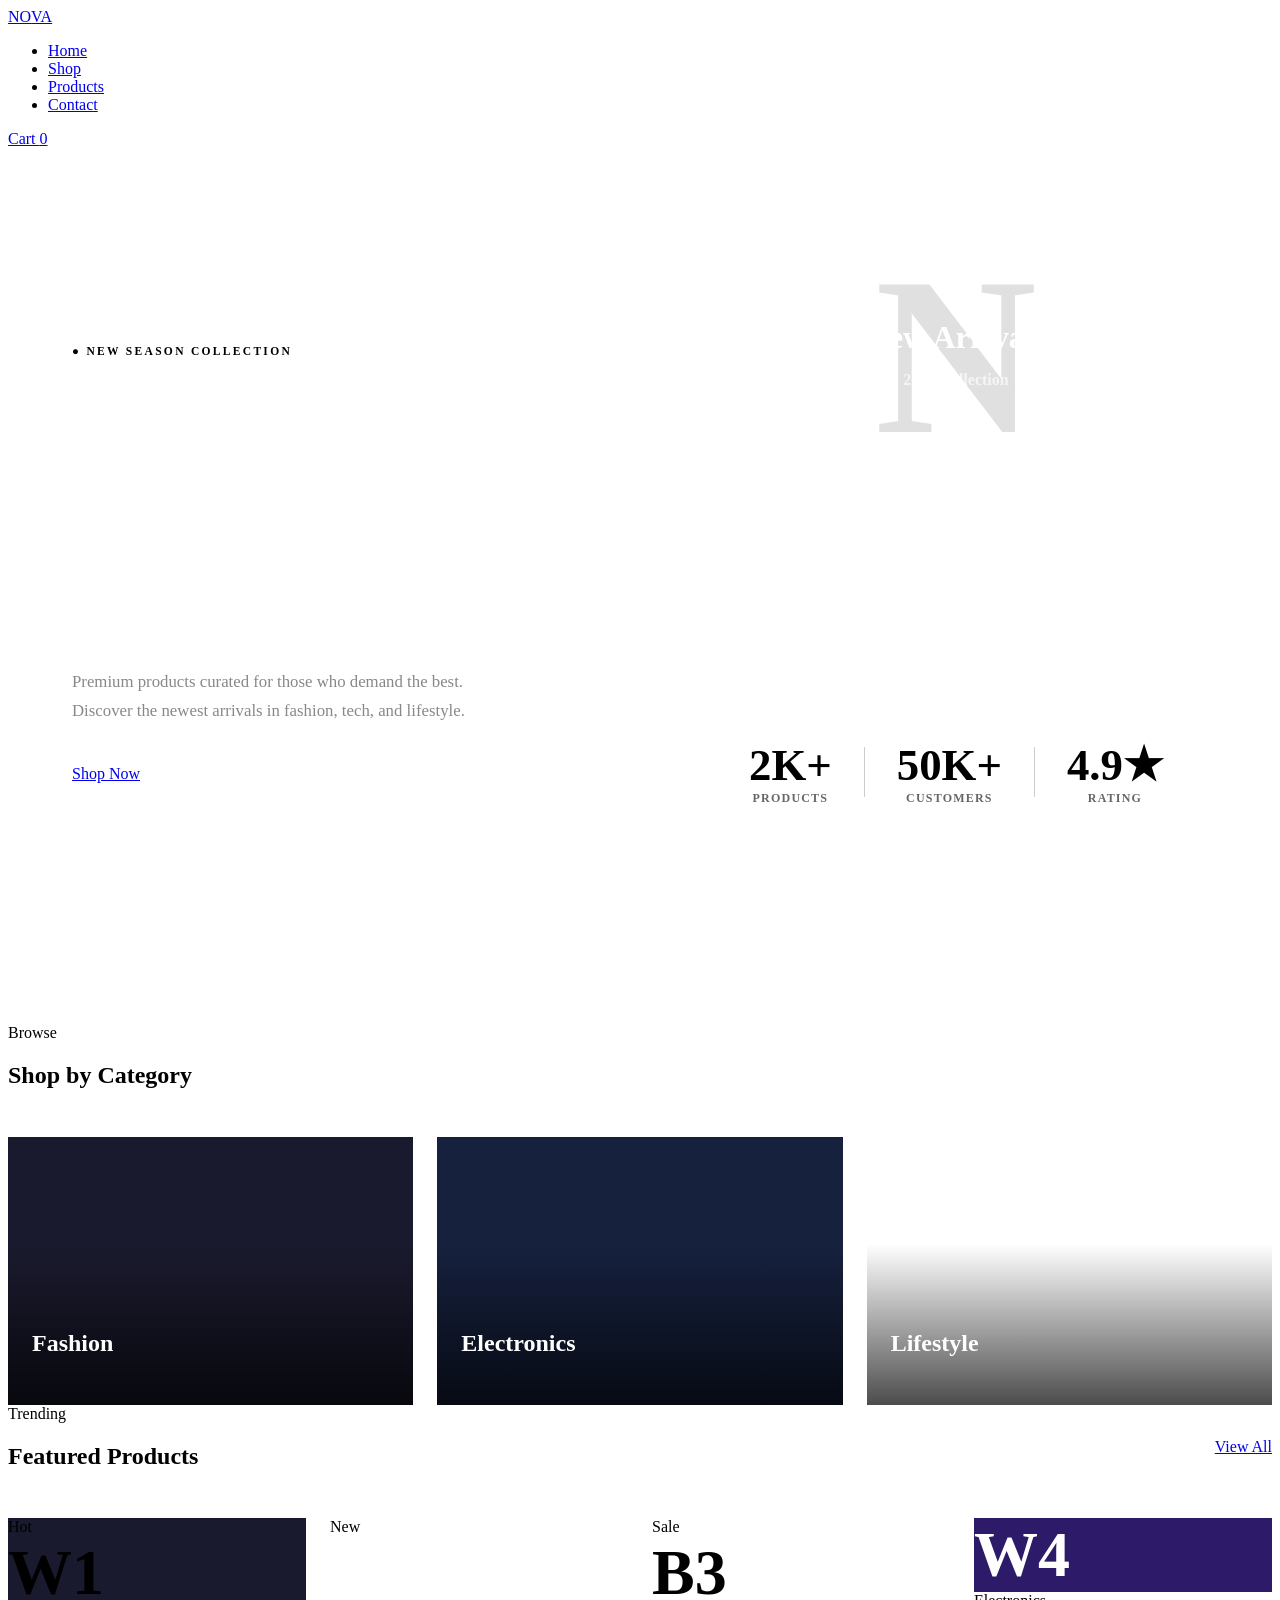
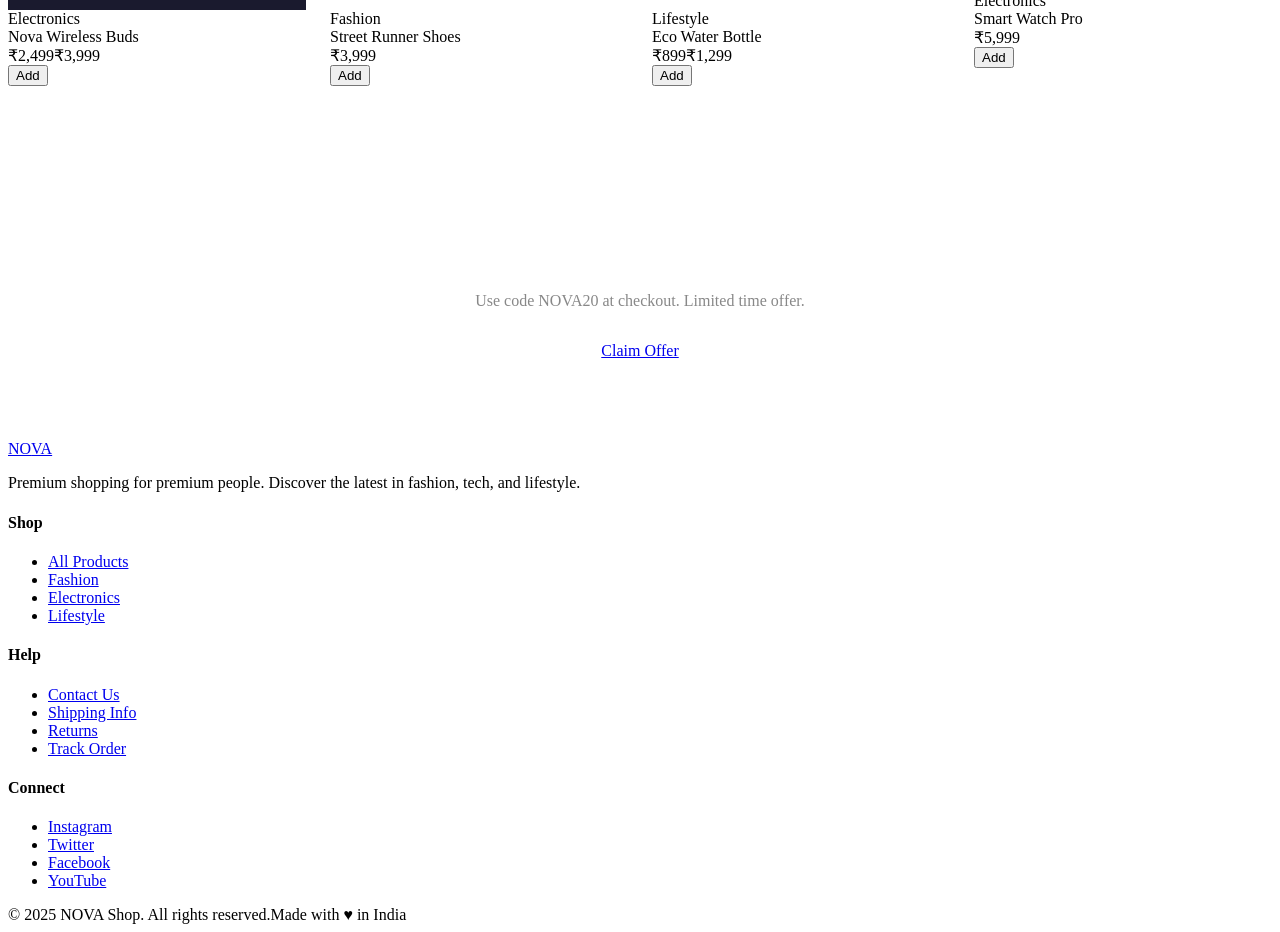
==== index.html @ a5aef0f5 "Create index.html" ====
<!DOCTYPE html>
<html lang="en">
<head>
<meta charset="UTF-8">
<meta name="viewport" content="width=device-width, initial-scale=1.0">
<title>NOVA Shop — Home</title>
<link rel="stylesheet" href="style.css">
<style>
  .hero { background: var(--black); min-height: calc(100vh - 68px); display: grid; grid-template-columns: 1fr 1fr; }
  .hero-left { padding: 6rem 4rem; display: flex; flex-direction: column; justify-content: center; }
  .hero-eyebrow { font-size: 0.72rem; font-weight: 600; letter-spacing: 0.2em; text-transform: uppercase; color: var(--accent); margin-bottom: 1.5rem; }
  .hero-title { font-family: var(--font-head); font-size: clamp(3.5rem, 5vw, 6rem); font-weight: 800; color: #fff; line-height: 1; margin-bottom: 1.5rem; }
  .hero-title span { color: var(--accent); }
  .hero-desc { color: #888; font-size: 1.05rem; line-height: 1.75; max-width: 420px; margin-bottom: 2.5rem; }
  .hero-btns { display: flex; gap: 1rem; flex-wrap: wrap; }
  .hero-right { display: grid; grid-template-rows: 1fr 1fr; }
  .hero-img-a { background: var(--accent); display: flex; align-items: center; justify-content: center; position: relative; overflow: hidden; }
  .hero-img-a .bg-word { font-family: var(--font-head); font-size: 14rem; font-weight: 800; color: rgba(0,0,0,0.12); line-height: 1; user-select: none; }
  .hero-img-a .center-text { position: absolute; font-family: var(--font-head); font-size: 2rem; font-weight: 800; color: #fff; text-align: center; }
  .hero-img-b { background: var(--accent2); display: flex; align-items: center; justify-content: center; gap: 2rem; }
  .stat { text-align: center; }
  .stat .num { font-family: var(--font-head); font-size: 2.8rem; font-weight: 800; color: var(--black); }
  .stat .lbl { font-size: 0.75rem; font-weight: 600; text-transform: uppercase; letter-spacing: 0.1em; color: rgba(0,0,0,0.6); }
  .stat-divider { width: 1px; height: 50px; background: rgba(0,0,0,0.2); }
  .marquee-bar { background: var(--accent); padding: 0.85rem 0; overflow: hidden; display: flex; }
  .marquee-track { display: flex; gap: 2.5rem; white-space: nowrap; animation: ticker 20s linear infinite; }
  .marquee-item { font-family: var(--font-head); font-weight: 700; font-size: 0.9rem; color: #fff; text-transform: uppercase; letter-spacing: 0.06em; display: flex; align-items: center; gap: 1.5rem; }
  .mdot { display: inline-block; width: 6px; height: 6px; background: rgba(255,255,255,0.5); border-radius: 50%; }
  @keyframes ticker { 0% { transform: translateX(0); } 100% { transform: translateX(-50%); } }
  .products-grid { display: grid; grid-template-columns: repeat(4, 1fr); gap: 1.5rem; margin-top: 3rem; }
  .promo-banner { background: var(--black); padding: 5rem 0; text-align: center; }
  .promo-banner h2 { font-family: var(--font-head); font-size: 3.5rem; font-weight: 800; color: #fff; margin-bottom: 1rem; }
  .promo-banner h2 span { color: var(--accent); }
  .promo-banner p { color: #888; font-size: 1rem; margin-bottom: 2rem; }
  .cat-grid { display: grid; grid-template-columns: repeat(3, 1fr); gap: 1.5rem; margin-top: 3rem; }
  .cat-card { height: 220px; display: flex; align-items: flex-end; padding: 1.5rem; cursor: pointer; position: relative; overflow: hidden; transition: transform 0.2s; text-decoration: none; }
  .cat-card:hover { transform: scale(1.02); }
  .cat-card h3 { font-family: var(--font-head); font-size: 1.5rem; font-weight: 800; color: #fff; position: relative; z-index: 1; }
  .cat-card::after { content: ''; position: absolute; inset: 0; background: linear-gradient(to top, rgba(0,0,0,0.7) 0%, transparent 60%); }
  @media (max-width: 900px) {
    .hero { grid-template-columns: 1fr; }
    .hero-right { display: none; }
    .hero-left { padding: 3rem 1.5rem; }
    .products-grid { grid-template-columns: repeat(2, 1fr); }
    .cat-grid { grid-template-columns: 1fr 1fr; }
  }
</style>
</head>
<body>

<nav>
  <a href="index.html" class="nav-logo">NO<span>VA</span></a>
  <ul class="nav-links">
    <li><a href="index.html" class="active">Home</a></li>
    <li><a href="shop.html">Shop</a></li>
    <li><a href="product.html">Products</a></li>
    <li><a href="contact.html">Contact</a></li>
  </ul>
  <div class="nav-right">
    <a href="cart.html" class="cart-btn">Cart <span class="cart-count" id="cart-count">0</span></a>
  </div>
</nav>

<div class="page-wrap">
  <section class="hero">
    <div class="hero-left">
      <div class="hero-eyebrow">&#9679; New Season Collection</div>
      <h1 class="hero-title">Shop the<br><span>Future</span><br>Today.</h1>
      <p class="hero-desc">Premium products curated for those who demand the best. Discover the newest arrivals in fashion, tech, and lifestyle.</p>
      <div class="hero-btns">
        <a href="shop.html" class="btn btn-primary">Shop Now</a>
        <a href="product.html" class="btn btn-secondary" style="color:#fff;border-color:#444;">View Collection</a>
      </div>
    </div>
    <div class="hero-right">
      <div class="hero-img-a">
        <div class="bg-word">N</div>
        <div class="center-text">New Arrivals<br><span style="font-size:1rem;opacity:0.7;">2025 Collection</span></div>
      </div>
      <div class="hero-img-b">
        <div class="stat"><div class="num">2K+</div><div class="lbl">Products</div></div>
        <div class="stat-divider"></div>
        <div class="stat"><div class="num">50K+</div><div class="lbl">Customers</div></div>
        <div class="stat-divider"></div>
        <div class="stat"><div class="num">4.9★</div><div class="lbl">Rating</div></div>
      </div>
    </div>
  </section>

  <div class="marquee-bar">
    <div class="marquee-track">
      <div class="marquee-item">Free Shipping Over ₹999 <span class="mdot"></span></div>
      <div class="marquee-item">New Arrivals Weekly <span class="mdot"></span></div>
      <div class="marquee-item">Easy 30-Day Returns <span class="mdot"></span></div>
      <div class="marquee-item">Secure Payments <span class="mdot"></span></div>
      <div class="marquee-item">Premium Quality <span class="mdot"></span></div>
      <div class="marquee-item">Free Shipping Over ₹999 <span class="mdot"></span></div>
      <div class="marquee-item">New Arrivals Weekly <span class="mdot"></span></div>
      <div class="marquee-item">Easy 30-Day Returns <span class="mdot"></span></div>
      <div class="marquee-item">Secure Payments <span class="mdot"></span></div>
      <div class="marquee-item">Premium Quality <span class="mdot"></span></div>
    </div>
  </div>

  <section class="section" style="background:#fff;">
    <div class="container">
      <span class="section-label">Browse</span>
      <h2 class="section-title">Shop by <span>Category</span></h2>
      <div class="cat-grid">
        <a href="shop.html" class="cat-card" style="background:#1a1a2e;"><h3>Fashion</h3></a>
        <a href="shop.html" class="cat-card" style="background:#16213e;"><h3>Electronics</h3></a>
        <a href="shop.html" class="cat-card" style="background:var(--accent);"><h3>Lifestyle</h3></a>
      </div>
    </div>
  </section>

  <section class="section" style="background:var(--cream);">
    <div class="container">
      <span class="section-label">Trending</span>
      <div style="display:flex;align-items:center;justify-content:space-between;flex-wrap:wrap;gap:1rem;">
        <h2 class="section-title" style="margin-bottom:0;">Featured <span>Products</span></h2>
        <a href="shop.html" class="btn btn-secondary">View All</a>
      </div>
      <div class="products-grid">
        <div class="product-card" onclick="location.href='product.html'">
          <div class="product-thumb" style="background:#1a1a2e;"><div class="product-badge">Hot</div><span style="font-family:var(--font-head);font-size:4rem;color:var(--accent);font-weight:800;">W1</span></div>
          <div class="product-info"><div class="product-cat">Electronics</div><div class="product-name">Nova Wireless Buds</div><div class="product-price-row"><div><span class="product-price">₹2,499</span><span class="product-old-price">₹3,999</span></div><button class="add-to-cart-btn" onclick="event.stopPropagation();addToCart('Nova Wireless Buds',2499)">Add</button></div></div>
        </div>
        <div class="product-card" onclick="location.href='product.html'">
          <div class="product-thumb" style="background:var(--accent);"><div class="product-badge">New</div><span style="font-family:var(--font-head);font-size:4rem;color:#fff;font-weight:800;">S2</span></div>
          <div class="product-info"><div class="product-cat">Fashion</div><div class="product-name">Street Runner Shoes</div><div class="product-price-row"><div><span class="product-price">₹3,999</span></div><button class="add-to-cart-btn" onclick="event.stopPropagation();addToCart('Street Runner Shoes',3999)">Add</button></div></div>
        </div>
        <div class="product-card" onclick="location.href='product.html'">
          <div class="product-thumb" style="background:var(--accent2);"><div class="product-badge">Sale</div><span style="font-family:var(--font-head);font-size:4rem;color:var(--black);font-weight:800;">B3</span></div>
          <div class="product-info"><div class="product-cat">Lifestyle</div><div class="product-name">Eco Water Bottle</div><div class="product-price-row"><div><span class="product-price">₹899</span><span class="product-old-price">₹1,299</span></div><button class="add-to-cart-btn" onclick="event.stopPropagation();addToCart('Eco Water Bottle',899)">Add</button></div></div>
        </div>
        <div class="product-card" onclick="location.href='product.html'">
          <div class="product-thumb" style="background:#2d1b69;"><span style="font-family:var(--font-head);font-size:4rem;color:#fff;font-weight:800;">W4</span></div>
          <div class="product-info"><div class="product-cat">Electronics</div><div class="product-name">Smart Watch Pro</div><div class="product-price-row"><div><span class="product-price">₹5,999</span></div><button class="add-to-cart-btn" onclick="event.stopPropagation();addToCart('Smart Watch Pro',5999)">Add</button></div></div>
        </div>
      </div>
    </div>
  </section>

  <div class="promo-banner">
    <div class="container">
      <h2>Get <span>20% OFF</span> Your First Order</h2>
      <p>Use code NOVA20 at checkout. Limited time offer.</p>
      <a href="shop.html" class="btn btn-primary">Claim Offer</a>
    </div>
  </div>

  <footer>
    <div class="footer-inner">
      <div class="footer-brand"><a href="index.html" class="nav-logo">NO<span>VA</span></a><p>Premium shopping for premium people. Discover the latest in fashion, tech, and lifestyle.</p></div>
      <div class="footer-col"><h4>Shop</h4><ul><li><a href="shop.html">All Products</a></li><li><a href="shop.html">Fashion</a></li><li><a href="shop.html">Electronics</a></li><li><a href="shop.html">Lifestyle</a></li></ul></div>
      <div class="footer-col"><h4>Help</h4><ul><li><a href="contact.html">Contact Us</a></li><li><a href="#">Shipping Info</a></li><li><a href="#">Returns</a></li><li><a href="#">Track Order</a></li></ul></div>
      <div class="footer-col"><h4>Connect</h4><ul><li><a href="#">Instagram</a></li><li><a href="#">Twitter</a></li><li><a href="#">Facebook</a></li><li><a href="#">YouTube</a></li></ul></div>
    </div>
    <div class="footer-bottom"><span>&copy; 2025 NOVA Shop. All rights reserved.</span><span>Made with &hearts; in India</span></div>
  </footer>
</div>

<div class="toast" id="toast"></div>
<script>
  function getCart() { return JSON.parse(localStorage.getItem('nova_cart') || '[]'); }
  function saveCart(c) { localStorage.setItem('nova_cart', JSON.stringify(c)); }
  function updateCount() { document.getElementById('cart-count').textContent = getCart().length; }
  function addToCart(name, price) { const cart = getCart(); cart.push({ name, price }); saveCart(cart); updateCount(); showToast('Added to cart!'); }
  function showToast(msg) { const t = document.getElementById('toast'); t.textContent = msg; t.style.display = 'block'; setTimeout(() => { t.style.display = 'none'; }, 2500); }
  updateCount();
</script>
</body>
</html>
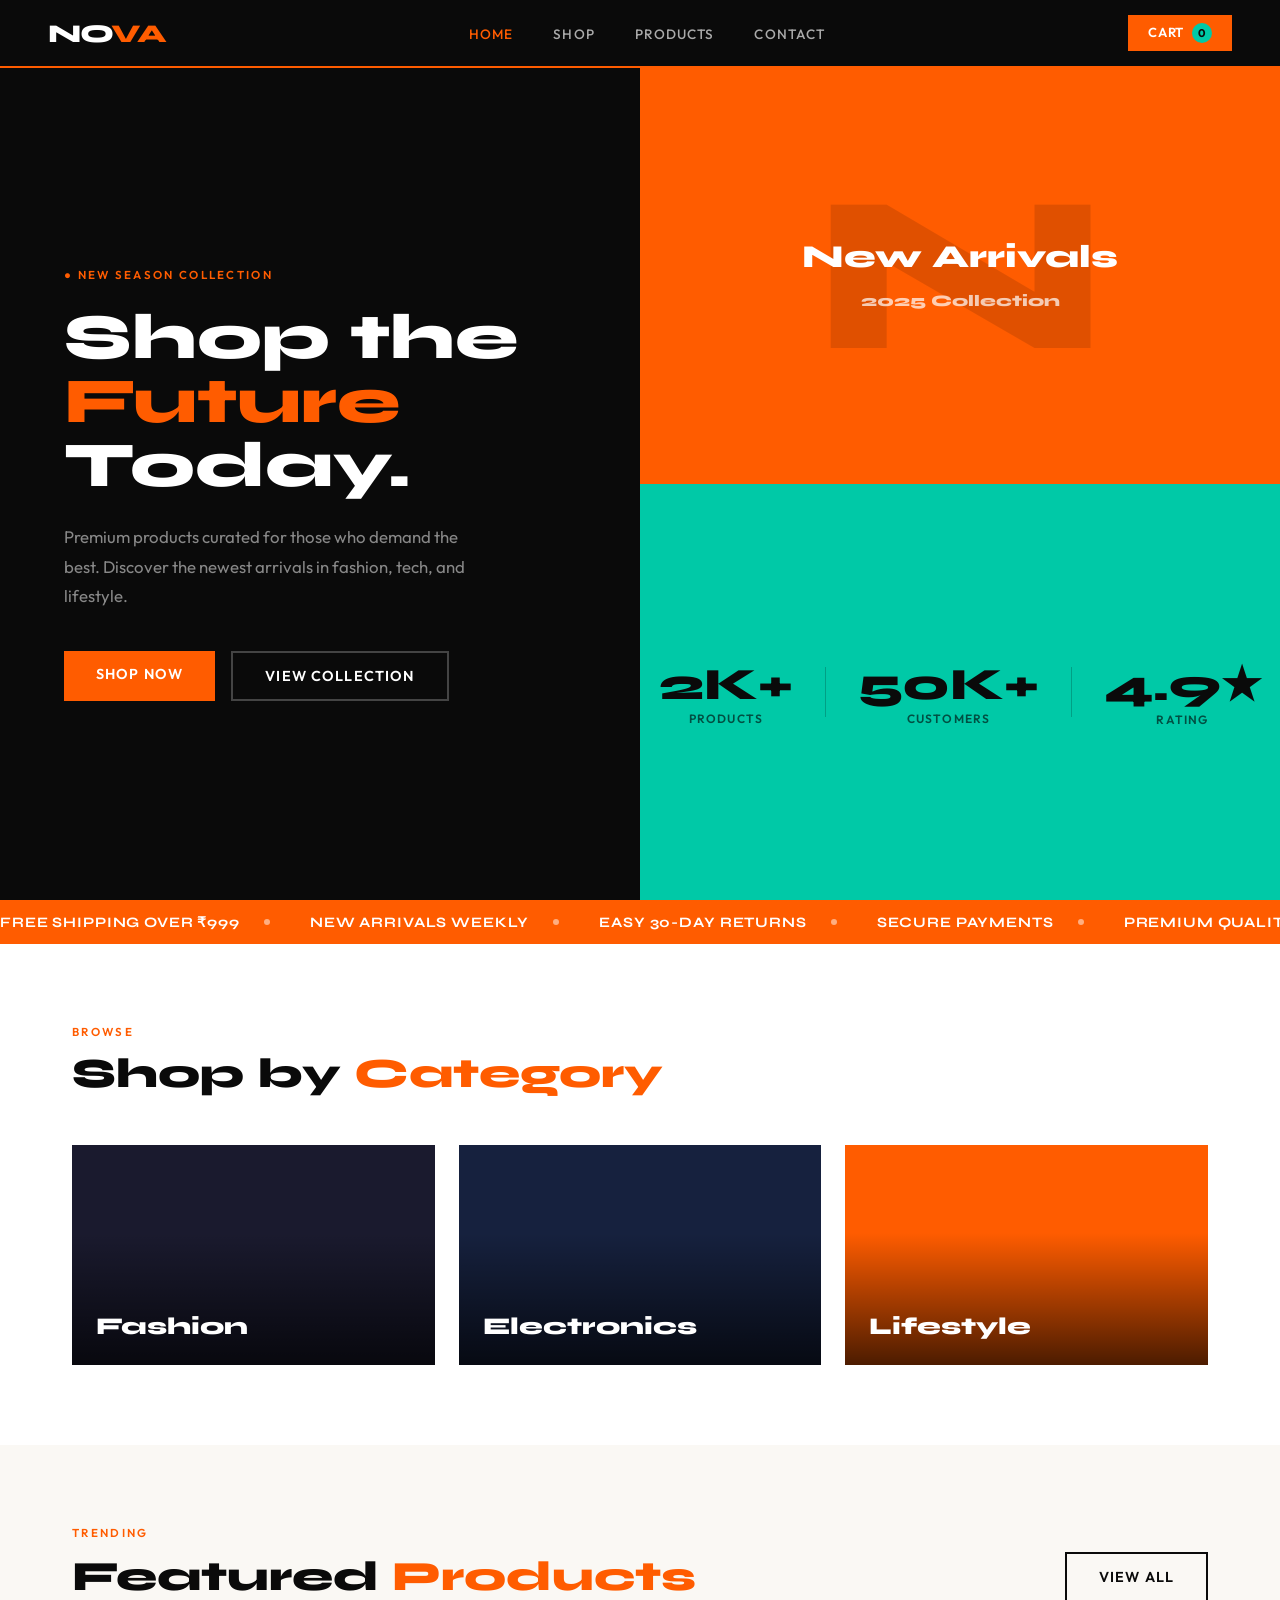
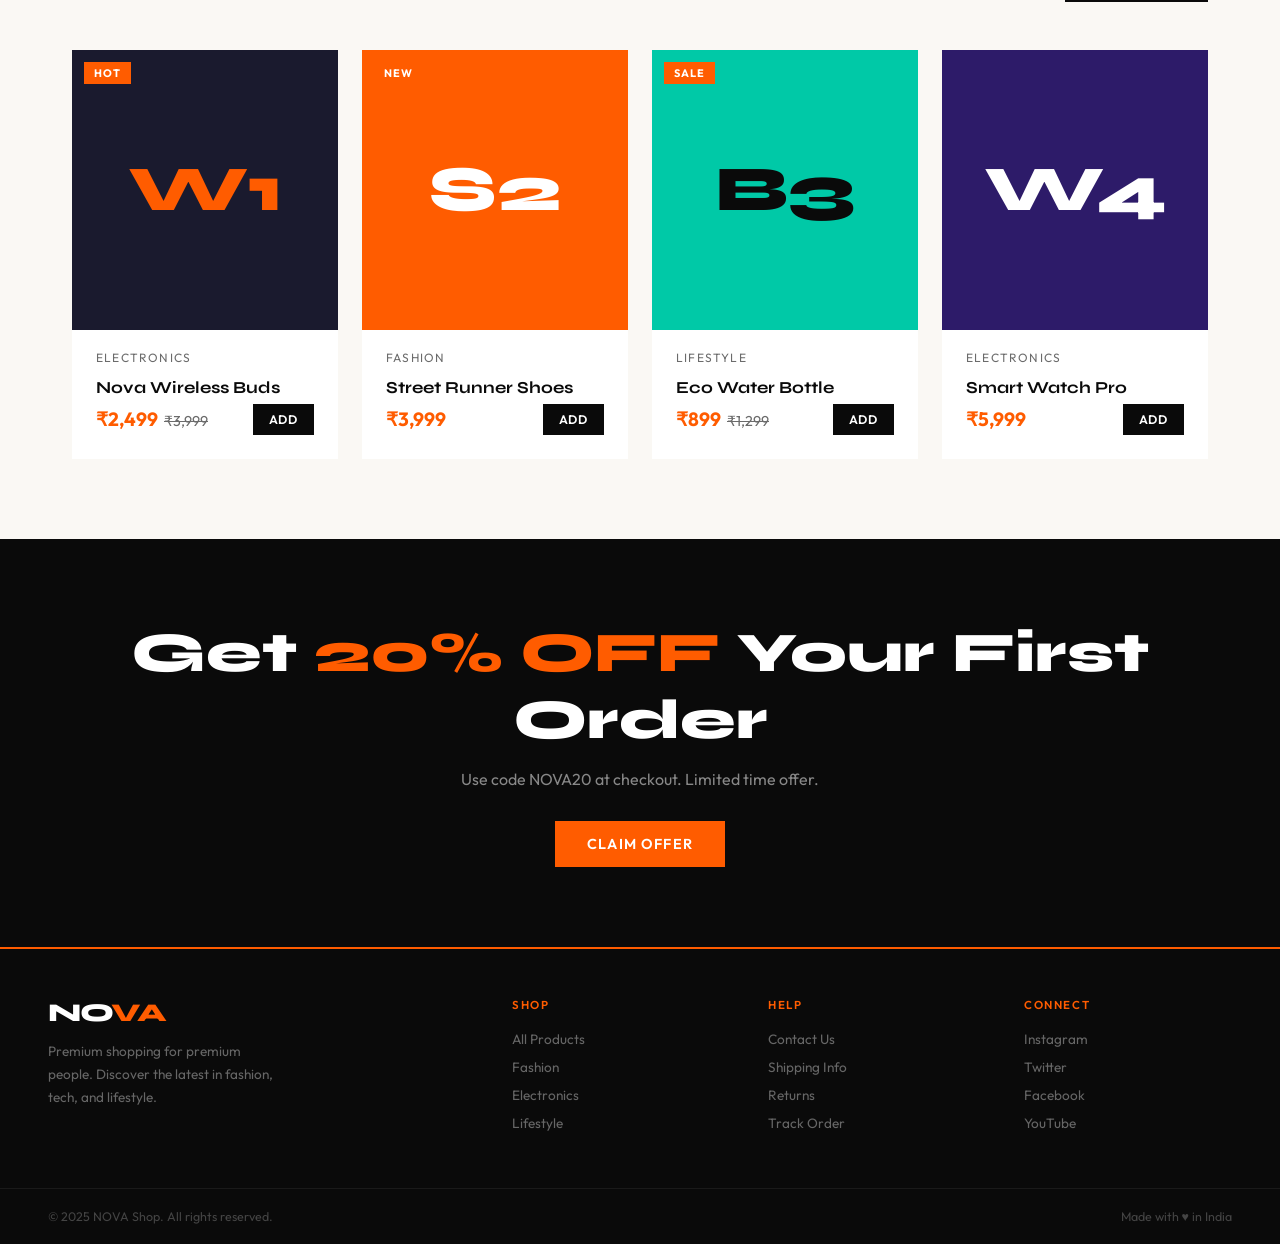
==== commit de1a6bf5: "Update index.html" ====
--- a/index.html
+++ b/index.html
@@ -1,6 +1,13 @@
 <!DOCTYPE html>
 <html lang="en">
 <head>
+  <!-- Google Tag Manager -->
+<script>(function(w,d,s,l,i){w[l]=w[l]||[];w[l].push({'gtm.start':
+new Date().getTime(),event:'gtm.js'});var f=d.getElementsByTagName(s)[0],
+j=d.createElement(s),dl=l!='dataLayer'?'&l='+l:'';j.async=true;j.src=
+'https://www.googletagmanager.com/gtm.js?id='+i+dl;f.parentNode.insertBefore(j,f);
+})(window,document,'script','dataLayer','GTM-P2C27LSK');</script>
+<!-- End Google Tag Manager -->
 <meta charset="UTF-8">
 <meta name="viewport" content="width=device-width, initial-scale=1.0">
 <title>NOVA Shop — Home</title>
@@ -47,6 +54,10 @@
 </style>
 </head>
 <body>
+  <!-- Google Tag Manager (noscript) -->
+<noscript><iframe src="https://www.googletagmanager.com/ns.html?id=GTM-P2C27LSK"
+height="0" width="0" style="display:none;visibility:hidden"></iframe></noscript>
+<!-- End Google Tag Manager (noscript) -->
 
 <nav>
   <a href="index.html" class="nav-logo">NO<span>VA</span></a>
--- a/style.css
+++ b/style.css
@@ -0,0 +1,101 @@
+@import url('https://fonts.googleapis.com/css2?family=Syne:wght@700;800&family=Outfit:wght@300;400;500;600&display=swap');
+
+*, *::before, *::after { box-sizing: border-box; margin: 0; padding: 0; }
+
+:root {
+  --black: #0A0A0A;
+  --white: #FFFFFF;
+  --cream: #FAF8F4;
+  --accent: #FF5C00;
+  --accent2: #00C9A7;
+  --gray: #6B6B6B;
+  --light: #F0EDE8;
+  --border: #E0DDD8;
+  --font-head: 'Syne', sans-serif;
+  --font-body: 'Outfit', sans-serif;
+}
+
+html { scroll-behavior: smooth; }
+body { font-family: var(--font-body); background: var(--cream); color: var(--black); overflow-x: hidden; }
+
+/* NAV */
+nav {
+  position: fixed; top: 0; left: 0; right: 0; z-index: 1000;
+  background: var(--black);
+  display: flex; align-items: center; justify-content: space-between;
+  padding: 0 3rem; height: 68px;
+  border-bottom: 2px solid var(--accent);
+}
+.nav-logo { font-family: var(--font-head); font-size: 1.6rem; font-weight: 800; color: var(--white); text-decoration: none; letter-spacing: -1px; }
+.nav-logo span { color: var(--accent); }
+.nav-links { display: flex; gap: 2.5rem; list-style: none; }
+.nav-links a { color: #aaa; text-decoration: none; font-size: 0.85rem; font-weight: 500; letter-spacing: 0.08em; text-transform: uppercase; transition: color 0.2s; }
+.nav-links a:hover, .nav-links a.active { color: var(--accent); }
+.nav-right { display: flex; align-items: center; gap: 1.5rem; }
+.cart-btn { background: var(--accent); color: #fff; border: none; padding: 8px 20px; font-family: var(--font-body); font-size: 0.82rem; font-weight: 600; letter-spacing: 0.06em; text-transform: uppercase; cursor: pointer; text-decoration: none; display: inline-block; transition: background 0.2s; }
+.cart-btn:hover { background: #e04d00; }
+.cart-count { background: var(--accent2); color: var(--black); font-size: 0.7rem; font-weight: 700; border-radius: 50%; width: 20px; height: 20px; display: inline-flex; align-items: center; justify-content: center; margin-left: 4px; }
+
+/* COMMON */
+.page-wrap { padding-top: 68px; min-height: 100vh; }
+.container { max-width: 1200px; margin: 0 auto; padding: 0 2rem; }
+.section { padding: 5rem 0; }
+.section-label { font-size: 0.72rem; font-weight: 600; letter-spacing: 0.2em; text-transform: uppercase; color: var(--accent); margin-bottom: 0.75rem; display: block; }
+.section-title { font-family: var(--font-head); font-size: 2.6rem; font-weight: 800; line-height: 1.1; margin-bottom: 1rem; }
+.section-title span { color: var(--accent); }
+
+/* BUTTONS */
+.btn { display: inline-block; padding: 14px 32px; font-family: var(--font-body); font-weight: 600; font-size: 0.9rem; text-transform: uppercase; letter-spacing: 0.08em; text-decoration: none; cursor: pointer; border: none; transition: all 0.2s; }
+.btn-primary { background: var(--accent); color: #fff; }
+.btn-primary:hover { background: #e04d00; transform: translateY(-2px); }
+.btn-secondary { background: transparent; color: var(--black); border: 2px solid var(--black); }
+.btn-secondary:hover { background: var(--black); color: #fff; }
+.btn-white { background: #fff; color: var(--black); }
+.btn-white:hover { background: var(--accent); color: #fff; }
+.btn-full { width: 100%; text-align: center; }
+
+/* PRODUCT CARDS */
+.product-card { background: #fff; overflow: hidden; transition: transform 0.25s, box-shadow 0.25s; cursor: pointer; }
+.product-card:hover { transform: translateY(-5px); box-shadow: 0 20px 40px rgba(0,0,0,0.1); }
+.product-thumb { height: 280px; display: flex; align-items: center; justify-content: center; position: relative; overflow: hidden; }
+.product-badge { position: absolute; top: 12px; left: 12px; background: var(--accent); color: #fff; font-size: 0.68rem; font-weight: 700; letter-spacing: 0.1em; text-transform: uppercase; padding: 4px 10px; }
+.product-info { padding: 1.25rem 1.5rem 1.5rem; }
+.product-name { font-family: var(--font-head); font-size: 1.05rem; font-weight: 700; margin-bottom: 0.35rem; }
+.product-cat { font-size: 0.75rem; color: var(--gray); text-transform: uppercase; letter-spacing: 0.1em; margin-bottom: 0.75rem; }
+.product-price-row { display: flex; align-items: center; justify-content: space-between; }
+.product-price { font-size: 1.2rem; font-weight: 700; color: var(--accent); }
+.product-old-price { font-size: 0.9rem; color: var(--gray); text-decoration: line-through; margin-left: 6px; }
+.add-to-cart-btn { background: var(--black); color: #fff; border: none; padding: 8px 16px; font-family: var(--font-body); font-size: 0.78rem; font-weight: 600; text-transform: uppercase; letter-spacing: 0.06em; cursor: pointer; transition: background 0.2s; }
+.add-to-cart-btn:hover { background: var(--accent); }
+
+/* FOOTER */
+footer { background: var(--black); border-top: 2px solid var(--accent); padding: 3rem 0 0; }
+.footer-inner { display: grid; grid-template-columns: 2fr 1fr 1fr 1fr; gap: 3rem; padding: 0 3rem 3rem; }
+.footer-brand p { color: #666; font-size: 0.85rem; line-height: 1.7; margin-top: 0.75rem; max-width: 240px; }
+.footer-col h4 { font-size: 0.72rem; text-transform: uppercase; letter-spacing: 0.14em; color: var(--accent); margin-bottom: 1rem; font-weight: 600; }
+.footer-col ul { list-style: none; }
+.footer-col ul li { margin-bottom: 0.5rem; }
+.footer-col ul li a { color: #666; text-decoration: none; font-size: 0.85rem; transition: color 0.2s; }
+.footer-col ul li a:hover { color: var(--accent); }
+.footer-bottom { border-top: 1px solid #1a1a1a; padding: 1.25rem 3rem; display: flex; justify-content: space-between; align-items: center; font-size: 0.78rem; color: #444; }
+
+/* TOAST */
+.toast { position: fixed; bottom: 2rem; right: 2rem; background: var(--accent2); color: var(--black); padding: 1rem 1.5rem; font-weight: 600; font-size: 0.9rem; display: none; z-index: 9999; animation: slideUp 0.3s ease; }
+@keyframes slideUp { from { transform: translateY(20px); opacity: 0; } to { transform: translateY(0); opacity: 1; } }
+
+/* FORM */
+.form-group { margin-bottom: 1.25rem; }
+.form-group label { display: block; font-size: 0.78rem; font-weight: 600; text-transform: uppercase; letter-spacing: 0.08em; margin-bottom: 6px; color: #555; }
+.form-group input, .form-group select, .form-group textarea { width: 100%; background: var(--light); border: 1.5px solid var(--border); padding: 12px 16px; font-family: var(--font-body); font-size: 0.92rem; outline: none; transition: border-color 0.2s; color: var(--black); }
+.form-group input:focus, .form-group select:focus, .form-group textarea:focus { border-color: var(--accent); }
+.form-row2 { display: grid; grid-template-columns: 1fr 1fr; gap: 1rem; }
+
+/* RESPONSIVE */
+@media (max-width: 900px) {
+  nav { padding: 0 1.25rem; }
+  .nav-links { display: none; }
+  .footer-inner { grid-template-columns: 1fr 1fr; padding: 0 1.5rem 2rem; }
+  .footer-bottom { padding: 1.25rem 1.5rem; flex-direction: column; gap: 0.5rem; }
+  .container { padding: 0 1.25rem; }
+  .form-row2 { grid-template-columns: 1fr; }
+}
